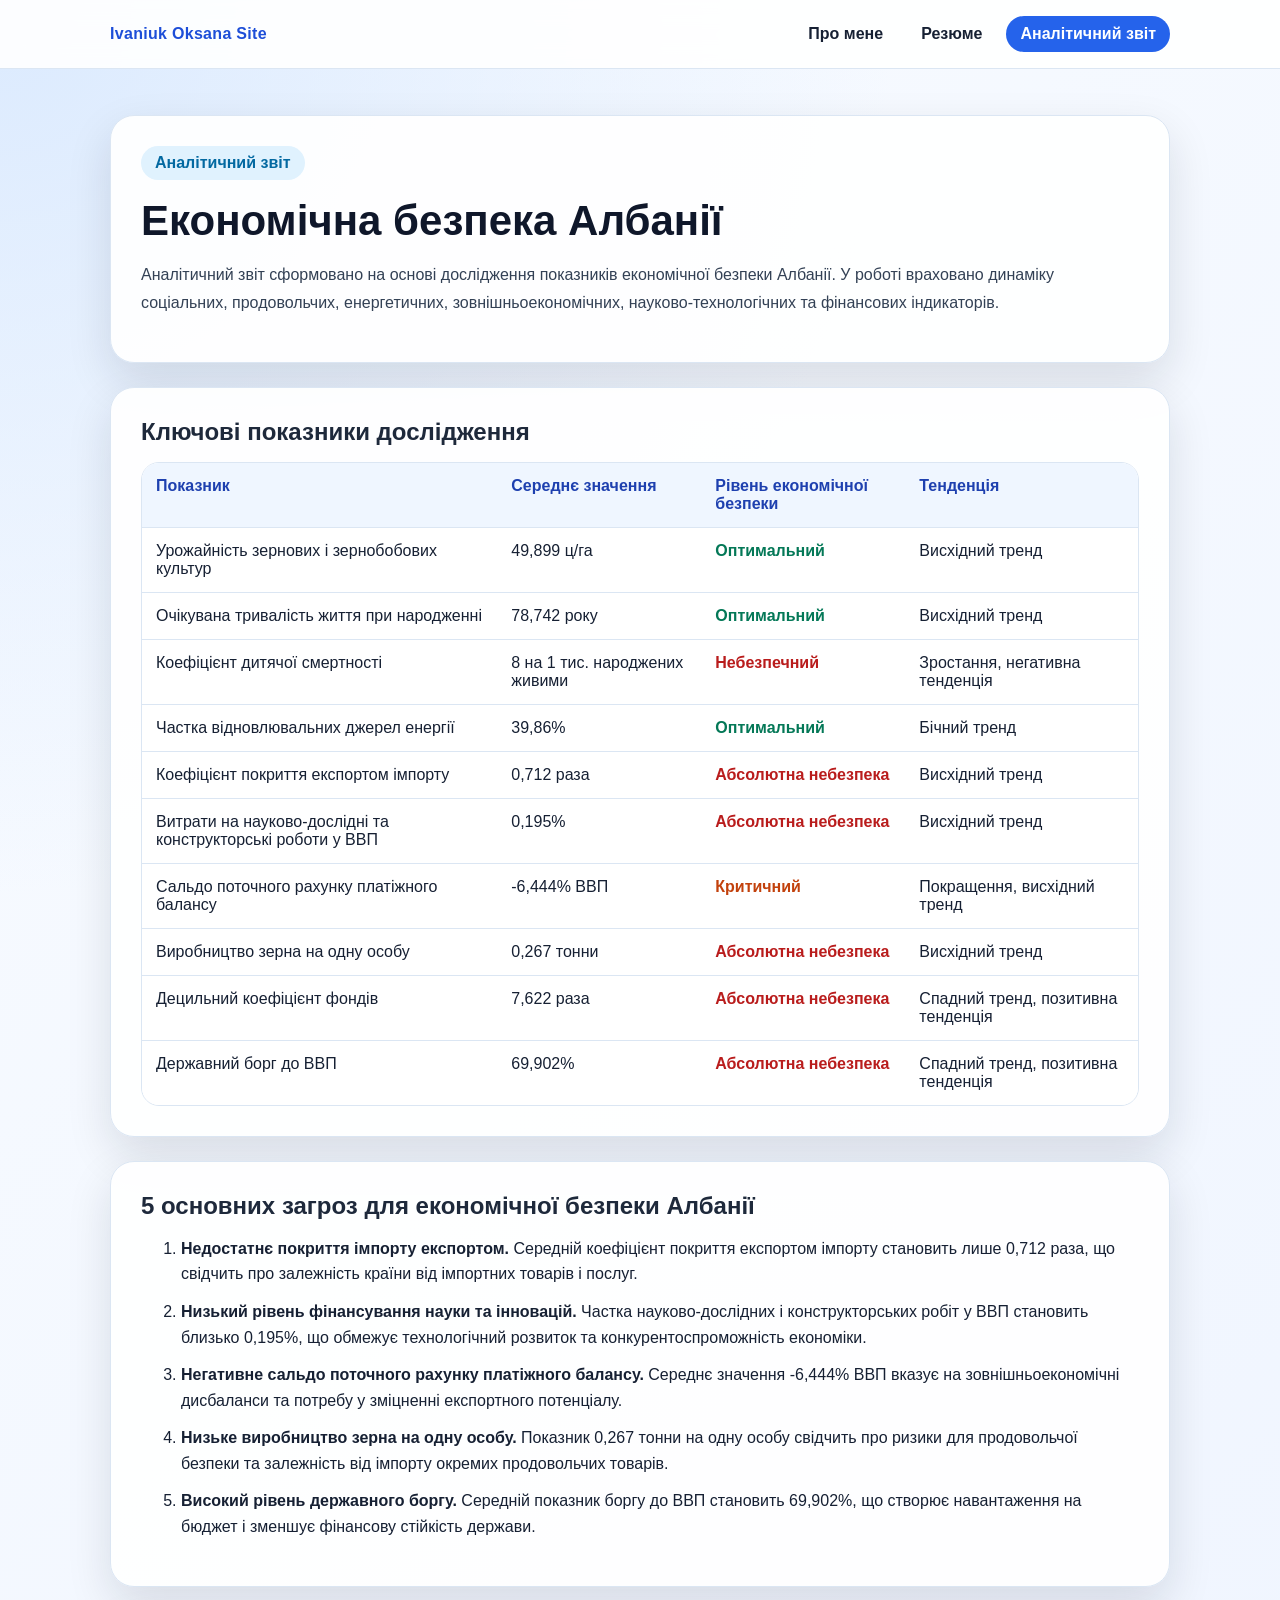
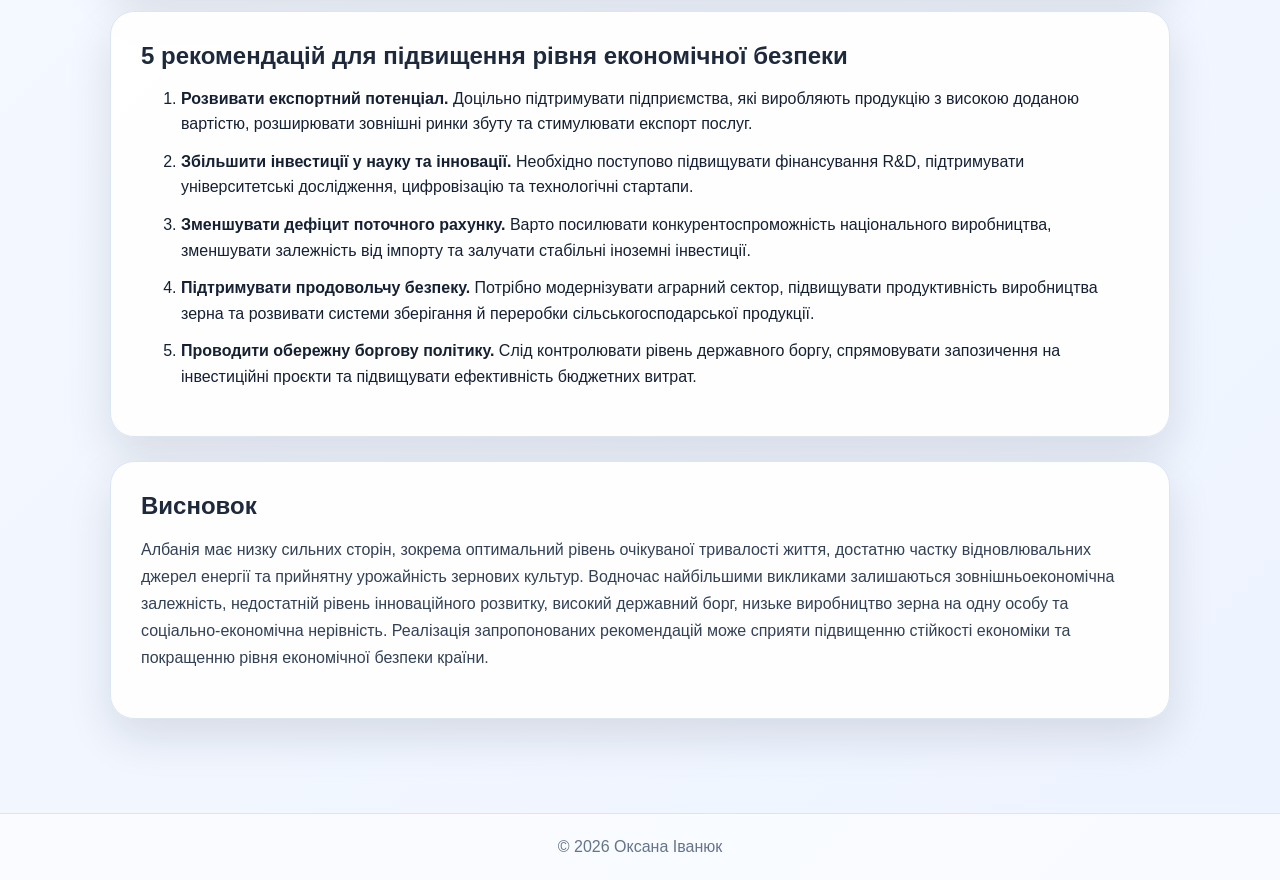
==== report.html @ 0f86aa04 "Add files via upload" ====
<!DOCTYPE html>
<html lang="uk">
<head>
    <meta charset="UTF-8">
    <meta name="viewport" content="width=device-width, initial-scale=1.0">
    <title>Оксана Іванюк — Аналітичний звіт</title>
    <link rel="stylesheet" href="style.css">
</head>
<body>
    <header>
        <div class="header-inner">
            <div class="logo">Ivaniuk Oksana Site</div>
            <nav>
                <a href="index.html">Про мене</a>
                <a href="resume.html">Резюме</a>
                <a class="active" href="report.html">Аналітичний звіт</a>
            </nav>
        </div>
    </header>

    <main>
        <section class="report-section">
            <span class="badge">Аналітичний звіт</span>
            <h1>Економічна безпека Албанії</h1>
            <p>
                Аналітичний звіт сформовано на основі дослідження показників економічної безпеки Албанії.
                У роботі враховано динаміку соціальних, продовольчих, енергетичних, зовнішньоекономічних,
                науково-технологічних та фінансових індикаторів.
            </p>
        </section>

        <section class="report-section">
            <h2>Ключові показники дослідження</h2>
            <div class="table-wrap">
                <table>
                    <thead>
                        <tr>
                            <th>Показник</th>
                            <th>Середнє значення</th>
                            <th>Рівень економічної безпеки</th>
                            <th>Тенденція</th>
                        </tr>
                    </thead>
                    <tbody>
                        <tr>
                            <td>Урожайність зернових і зернобобових культур</td>
                            <td>49,899 ц/га</td>
                            <td class="level-good">Оптимальний</td>
                            <td>Висхідний тренд</td>
                        </tr>
                        <tr>
                            <td>Очікувана тривалість життя при народженні</td>
                            <td>78,742 року</td>
                            <td class="level-good">Оптимальний</td>
                            <td>Висхідний тренд</td>
                        </tr>
                        <tr>
                            <td>Коефіцієнт дитячої смертності</td>
                            <td>8 на 1 тис. народжених живими</td>
                            <td class="level-danger">Небезпечний</td>
                            <td>Зростання, негативна тенденція</td>
                        </tr>
                        <tr>
                            <td>Частка відновлювальних джерел енергії</td>
                            <td>39,86%</td>
                            <td class="level-good">Оптимальний</td>
                            <td>Бічний тренд</td>
                        </tr>
                        <tr>
                            <td>Коефіцієнт покриття експортом імпорту</td>
                            <td>0,712 раза</td>
                            <td class="level-danger">Абсолютна небезпека</td>
                            <td>Висхідний тренд</td>
                        </tr>
                        <tr>
                            <td>Витрати на науково-дослідні та конструкторські роботи у ВВП</td>
                            <td>0,195%</td>
                            <td class="level-danger">Абсолютна небезпека</td>
                            <td>Висхідний тренд</td>
                        </tr>
                        <tr>
                            <td>Сальдо поточного рахунку платіжного балансу</td>
                            <td>-6,444% ВВП</td>
                            <td class="level-critical">Критичний</td>
                            <td>Покращення, висхідний тренд</td>
                        </tr>
                        <tr>
                            <td>Виробництво зерна на одну особу</td>
                            <td>0,267 тонни</td>
                            <td class="level-danger">Абсолютна небезпека</td>
                            <td>Висхідний тренд</td>
                        </tr>
                        <tr>
                            <td>Децильний коефіцієнт фондів</td>
                            <td>7,622 раза</td>
                            <td class="level-danger">Абсолютна небезпека</td>
                            <td>Спадний тренд, позитивна тенденція</td>
                        </tr>
                        <tr>
                            <td>Державний борг до ВВП</td>
                            <td>69,902%</td>
                            <td class="level-danger">Абсолютна небезпека</td>
                            <td>Спадний тренд, позитивна тенденція</td>
                        </tr>
                    </tbody>
                </table>
            </div>
        </section>

        <section class="report-section">
            <h2>5 основних загроз для економічної безпеки Албанії</h2>
            <ol class="threats">
                <li><strong>Недостатнє покриття імпорту експортом.</strong> Середній коефіцієнт покриття експортом імпорту становить лише 0,712 раза, що свідчить про залежність країни від імпортних товарів і послуг.</li>
                <li><strong>Низький рівень фінансування науки та інновацій.</strong> Частка науково-дослідних і конструкторських робіт у ВВП становить близько 0,195%, що обмежує технологічний розвиток та конкурентоспроможність економіки.</li>
                <li><strong>Негативне сальдо поточного рахунку платіжного балансу.</strong> Середнє значення -6,444% ВВП вказує на зовнішньоекономічні дисбаланси та потребу у зміцненні експортного потенціалу.</li>
                <li><strong>Низьке виробництво зерна на одну особу.</strong> Показник 0,267 тонни на одну особу свідчить про ризики для продовольчої безпеки та залежність від імпорту окремих продовольчих товарів.</li>
                <li><strong>Високий рівень державного боргу.</strong> Середній показник боргу до ВВП становить 69,902%, що створює навантаження на бюджет і зменшує фінансову стійкість держави.</li>
            </ol>
        </section>

        <section class="report-section">
            <h2>5 рекомендацій для підвищення рівня економічної безпеки</h2>
            <ol class="recommendations">
                <li><strong>Розвивати експортний потенціал.</strong> Доцільно підтримувати підприємства, які виробляють продукцію з високою доданою вартістю, розширювати зовнішні ринки збуту та стимулювати експорт послуг.</li>
                <li><strong>Збільшити інвестиції у науку та інновації.</strong> Необхідно поступово підвищувати фінансування R&amp;D, підтримувати університетські дослідження, цифровізацію та технологічні стартапи.</li>
                <li><strong>Зменшувати дефіцит поточного рахунку.</strong> Варто посилювати конкурентоспроможність національного виробництва, зменшувати залежність від імпорту та залучати стабільні іноземні інвестиції.</li>
                <li><strong>Підтримувати продовольчу безпеку.</strong> Потрібно модернізувати аграрний сектор, підвищувати продуктивність виробництва зерна та розвивати системи зберігання й переробки сільськогосподарської продукції.</li>
                <li><strong>Проводити обережну боргову політику.</strong> Слід контролювати рівень державного боргу, спрямовувати запозичення на інвестиційні проєкти та підвищувати ефективність бюджетних витрат.</li>
            </ol>
        </section>

        <section class="report-section">
            <h2>Висновок</h2>
            <p>
                Албанія має низку сильних сторін, зокрема оптимальний рівень очікуваної тривалості життя,
                достатню частку відновлювальних джерел енергії та прийнятну урожайність зернових культур.
                Водночас найбільшими викликами залишаються зовнішньоекономічна залежність, недостатній рівень
                інноваційного розвитку, високий державний борг, низьке виробництво зерна на одну особу та соціально-економічна нерівність.
                Реалізація запропонованих рекомендацій може сприяти підвищенню стійкості економіки та покращенню рівня економічної безпеки країни.
            </p>
        </section>
    </main>

    <footer>© 2026 Оксана Іванюк</footer>
</body>
</html>
---- style.css ----
:root {
    --bg: #eef4ff;
    --card: #ffffff;
    --text: #162033;
    --muted: #64748b;
    --primary: #2563eb;
    --primary-dark: #1d4ed8;
    --accent: #14b8a6;
    --border: #dbe6f3;
    --shadow: 0 18px 45px rgba(15, 23, 42, 0.12);
}

* {
    box-sizing: border-box;
}

body {
    margin: 0;
    font-family: "Segoe UI", Arial, sans-serif;
    background: radial-gradient(circle at top left, #dbeafe 0, transparent 32%),
                linear-gradient(135deg, #f8fbff 0%, var(--bg) 100%);
    color: var(--text);
    min-height: 100vh;
}

header {
    position: sticky;
    top: 0;
    z-index: 10;
    background: rgba(255, 255, 255, 0.9);
    backdrop-filter: blur(12px);
    border-bottom: 1px solid var(--border);
}

.header-inner {
    max-width: 1100px;
    margin: 0 auto;
    padding: 16px 20px;
    display: flex;
    justify-content: space-between;
    align-items: center;
    gap: 20px;
}

.logo {
    font-weight: 800;
    color: var(--primary-dark);
    letter-spacing: 0.3px;
}

nav {
    display: flex;
    gap: 10px;
    flex-wrap: wrap;
}

nav a {
    color: var(--text);
    text-decoration: none;
    font-weight: 600;
    padding: 9px 14px;
    border-radius: 999px;
    transition: 0.2s ease;
}

nav a:hover,
nav a.active {
    background: var(--primary);
    color: white;
}

main {
    max-width: 1100px;
    margin: 0 auto;
    padding: 46px 20px 70px;
}

.hero {
    display: grid;
    grid-template-columns: 1.2fr 0.8fr;
    gap: 28px;
    align-items: stretch;
}

.card,
.info-card,
.report-section {
    background: rgba(255, 255, 255, 0.94);
    border: 1px solid var(--border);
    border-radius: 24px;
    box-shadow: var(--shadow);
    padding: 30px;
}

.badge {
    display: inline-block;
    padding: 8px 14px;
    border-radius: 999px;
    background: #e0f2fe;
    color: #0369a1;
    font-weight: 700;
    margin-bottom: 18px;
}

h1 {
    margin: 0 0 18px;
    font-size: 42px;
    line-height: 1.08;
    color: #0f172a;
}

h2 {
    color: #1e293b;
    margin-top: 0;
    margin-bottom: 16px;
}

h3 {
    color: #1d4ed8;
    margin-bottom: 10px;
}

p {
    line-height: 1.7;
    color: #334155;
}

.info-list {
    list-style: none;
    padding: 0;
    margin: 0;
}

.info-list li {
    padding: 13px 0;
    border-bottom: 1px solid var(--border);
    color: #334155;
}

.info-list li:last-child {
    border-bottom: none;
}

.info-list strong {
    color: #0f172a;
}

.stat-grid {
    display: grid;
    grid-template-columns: repeat(3, 1fr);
    gap: 16px;
    margin-top: 24px;
}

.stat {
    background: linear-gradient(135deg, #eff6ff, #f0fdfa);
    border: 1px solid var(--border);
    border-radius: 18px;
    padding: 18px;
}

.stat span {
    display: block;
    color: var(--muted);
    font-size: 14px;
    margin-bottom: 8px;
}

.stat strong {
    font-size: 24px;
    color: var(--primary-dark);
}

.resume-frame {
    width: 100%;
    height: 820px;
    border: 1px solid var(--border);
    border-radius: 20px;
    box-shadow: var(--shadow);
    background: white;
}

.report-section {
    margin-bottom: 24px;
}

.table-wrap {
    overflow-x: auto;
    border-radius: 18px;
    border: 1px solid var(--border);
}

table {
    width: 100%;
    border-collapse: collapse;
    background: white;
}

th, td {
    padding: 14px;
    border-bottom: 1px solid var(--border);
    text-align: left;
    vertical-align: top;
}

th {
    background: #eff6ff;
    color: #1e40af;
}

tr:last-child td {
    border-bottom: none;
}

.level-danger {
    color: #b91c1c;
    font-weight: 700;
}

.level-critical {
    color: #c2410c;
    font-weight: 700;
}

.level-good {
    color: #047857;
    font-weight: 700;
}

.recommendations li,
.threats li {
    margin-bottom: 12px;
    line-height: 1.6;
}

footer {
    text-align: center;
    color: var(--muted);
    padding: 24px;
    border-top: 1px solid var(--border);
    background: rgba(255,255,255,0.6);
}

@media (max-width: 800px) {
    .header-inner,
    .hero {
        display: block;
    }

    nav {
        margin-top: 14px;
    }

    h1 {
        font-size: 32px;
    }

    .info-card {
        margin-top: 20px;
    }

    .stat-grid {
        grid-template-columns: 1fr;
    }

    .resume-frame {
        height: 650px;
    }
}
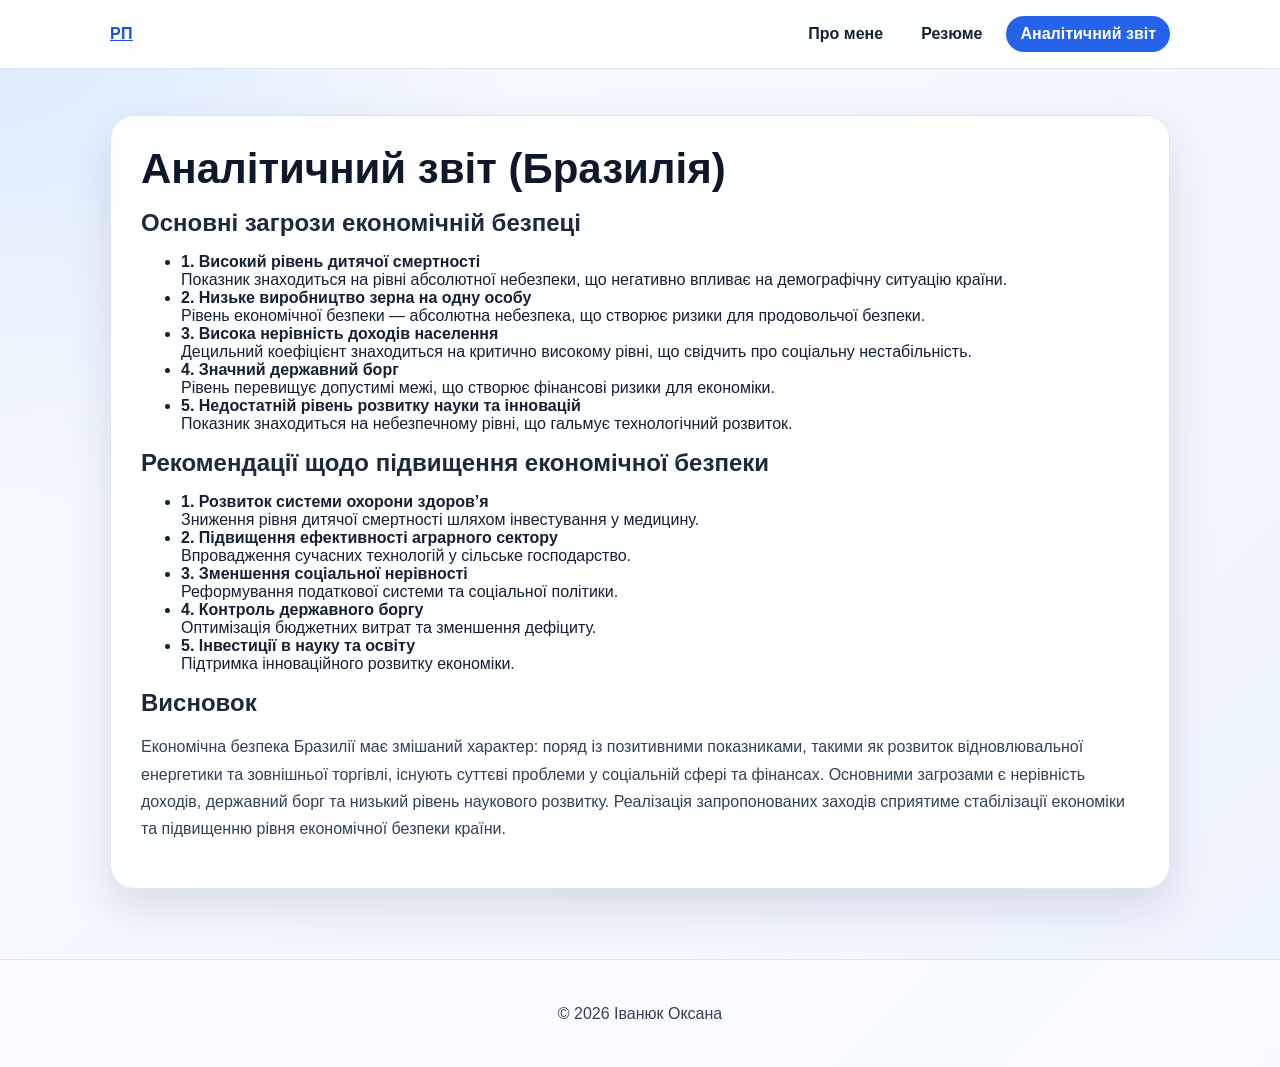
==== commit 17cc8970: "Update report.html" ====
--- a/report.html
+++ b/report.html
@@ -1,146 +1,87 @@
 <!DOCTYPE html>
 <html lang="uk">
 <head>
-    <meta charset="UTF-8">
-    <meta name="viewport" content="width=device-width, initial-scale=1.0">
-    <title>Оксана Іванюк — Аналітичний звіт</title>
-    <link rel="stylesheet" href="style.css">
+<meta charset="UTF-8">
+<meta name="viewport" content="width=device-width, initial-scale=1.0">
+<title>Аналітичний звіт</title>
+<link rel="stylesheet" href="style.css">
 </head>
+
 <body>
-    <header>
-        <div class="header-inner">
-            <div class="logo">Ivaniuk Oksana Site</div>
-            <nav>
-                <a href="index.html">Про мене</a>
-                <a href="resume.html">Резюме</a>
-                <a class="active" href="report.html">Аналітичний звіт</a>
-            </nav>
-        </div>
-    </header>
 
-    <main>
-        <section class="report-section">
-            <span class="badge">Аналітичний звіт</span>
-            <h1>Економічна безпека Албанії</h1>
-            <p>
-                Аналітичний звіт сформовано на основі дослідження показників економічної безпеки Албанії.
-                У роботі враховано динаміку соціальних, продовольчих, енергетичних, зовнішньоекономічних,
-                науково-технологічних та фінансових індикаторів.
-            </p>
-        </section>
+<header class="site-header">
+  <div class="container header-inner">
+    <a class="logo" href="index.html">РП</a>
+    <nav class="nav">
+      <a href="index.html">Про мене</a>
+      <a href="resume.html">Резюме</a>
+      <a class="active" href="report.html">Аналітичний звіт</a>
+    </nav>
+  </div>
+</header>
 
-        <section class="report-section">
-            <h2>Ключові показники дослідження</h2>
-            <div class="table-wrap">
-                <table>
-                    <thead>
-                        <tr>
-                            <th>Показник</th>
-                            <th>Середнє значення</th>
-                            <th>Рівень економічної безпеки</th>
-                            <th>Тенденція</th>
-                        </tr>
-                    </thead>
-                    <tbody>
-                        <tr>
-                            <td>Урожайність зернових і зернобобових культур</td>
-                            <td>49,899 ц/га</td>
-                            <td class="level-good">Оптимальний</td>
-                            <td>Висхідний тренд</td>
-                        </tr>
-                        <tr>
-                            <td>Очікувана тривалість життя при народженні</td>
-                            <td>78,742 року</td>
-                            <td class="level-good">Оптимальний</td>
-                            <td>Висхідний тренд</td>
-                        </tr>
-                        <tr>
-                            <td>Коефіцієнт дитячої смертності</td>
-                            <td>8 на 1 тис. народжених живими</td>
-                            <td class="level-danger">Небезпечний</td>
-                            <td>Зростання, негативна тенденція</td>
-                        </tr>
-                        <tr>
-                            <td>Частка відновлювальних джерел енергії</td>
-                            <td>39,86%</td>
-                            <td class="level-good">Оптимальний</td>
-                            <td>Бічний тренд</td>
-                        </tr>
-                        <tr>
-                            <td>Коефіцієнт покриття експортом імпорту</td>
-                            <td>0,712 раза</td>
-                            <td class="level-danger">Абсолютна небезпека</td>
-                            <td>Висхідний тренд</td>
-                        </tr>
-                        <tr>
-                            <td>Витрати на науково-дослідні та конструкторські роботи у ВВП</td>
-                            <td>0,195%</td>
-                            <td class="level-danger">Абсолютна небезпека</td>
-                            <td>Висхідний тренд</td>
-                        </tr>
-                        <tr>
-                            <td>Сальдо поточного рахунку платіжного балансу</td>
-                            <td>-6,444% ВВП</td>
-                            <td class="level-critical">Критичний</td>
-                            <td>Покращення, висхідний тренд</td>
-                        </tr>
-                        <tr>
-                            <td>Виробництво зерна на одну особу</td>
-                            <td>0,267 тонни</td>
-                            <td class="level-danger">Абсолютна небезпека</td>
-                            <td>Висхідний тренд</td>
-                        </tr>
-                        <tr>
-                            <td>Децильний коефіцієнт фондів</td>
-                            <td>7,622 раза</td>
-                            <td class="level-danger">Абсолютна небезпека</td>
-                            <td>Спадний тренд, позитивна тенденція</td>
-                        </tr>
-                        <tr>
-                            <td>Державний борг до ВВП</td>
-                            <td>69,902%</td>
-                            <td class="level-danger">Абсолютна небезпека</td>
-                            <td>Спадний тренд, позитивна тенденція</td>
-                        </tr>
-                    </tbody>
-                </table>
-            </div>
-        </section>
+<main class="container">
 
-        <section class="report-section">
-            <h2>5 основних загроз для економічної безпеки Албанії</h2>
-            <ol class="threats">
-                <li><strong>Недостатнє покриття імпорту експортом.</strong> Середній коефіцієнт покриття експортом імпорту становить лише 0,712 раза, що свідчить про залежність країни від імпортних товарів і послуг.</li>
-                <li><strong>Низький рівень фінансування науки та інновацій.</strong> Частка науково-дослідних і конструкторських робіт у ВВП становить близько 0,195%, що обмежує технологічний розвиток та конкурентоспроможність економіки.</li>
-                <li><strong>Негативне сальдо поточного рахунку платіжного балансу.</strong> Середнє значення -6,444% ВВП вказує на зовнішньоекономічні дисбаланси та потребу у зміцненні експортного потенціалу.</li>
-                <li><strong>Низьке виробництво зерна на одну особу.</strong> Показник 0,267 тонни на одну особу свідчить про ризики для продовольчої безпеки та залежність від імпорту окремих продовольчих товарів.</li>
-                <li><strong>Високий рівень державного боргу.</strong> Середній показник боргу до ВВП становить 69,902%, що створює навантаження на бюджет і зменшує фінансову стійкість держави.</li>
-            </ol>
-        </section>
+<section class="card page">
+<h1>Аналітичний звіт (Бразилія)</h1>
 
-        <section class="report-section">
-            <h2>5 рекомендацій для підвищення рівня економічної безпеки</h2>
-            <ol class="recommendations">
-                <li><strong>Розвивати експортний потенціал.</strong> Доцільно підтримувати підприємства, які виробляють продукцію з високою доданою вартістю, розширювати зовнішні ринки збуту та стимулювати експорт послуг.</li>
-                <li><strong>Збільшити інвестиції у науку та інновації.</strong> Необхідно поступово підвищувати фінансування R&amp;D, підтримувати університетські дослідження, цифровізацію та технологічні стартапи.</li>
-                <li><strong>Зменшувати дефіцит поточного рахунку.</strong> Варто посилювати конкурентоспроможність національного виробництва, зменшувати залежність від імпорту та залучати стабільні іноземні інвестиції.</li>
-                <li><strong>Підтримувати продовольчу безпеку.</strong> Потрібно модернізувати аграрний сектор, підвищувати продуктивність виробництва зерна та розвивати системи зберігання й переробки сільськогосподарської продукції.</li>
-                <li><strong>Проводити обережну боргову політику.</strong> Слід контролювати рівень державного боргу, спрямовувати запозичення на інвестиційні проєкти та підвищувати ефективність бюджетних витрат.</li>
-            </ol>
-        </section>
+<h2>Основні загрози економічній безпеці</h2>
+<ul>
 
-        <section class="report-section">
-            <h2>Висновок</h2>
-            <p>
-                Албанія має низку сильних сторін, зокрема оптимальний рівень очікуваної тривалості життя,
-                достатню частку відновлювальних джерел енергії та прийнятну урожайність зернових культур.
-                Водночас найбільшими викликами залишаються зовнішньоекономічна залежність, недостатній рівень
-                інноваційного розвитку, високий державний борг, низьке виробництво зерна на одну особу та соціально-економічна нерівність.
-                Реалізація запропонованих рекомендацій може сприяти підвищенню стійкості економіки та покращенню рівня економічної безпеки країни.
-            </p>
-        </section>
-    </main>
+<li><b>1. Високий рівень дитячої смертності</b><br>
+Показник знаходиться на рівні абсолютної небезпеки, що негативно впливає на демографічну ситуацію країни.</li>
 
-    <footer>© 2026 Оксана Іванюк</footer>
+<li><b>2. Низьке виробництво зерна на одну особу</b><br>
+Рівень економічної безпеки — абсолютна небезпека, що створює ризики для продовольчої безпеки.</li>
+
+<li><b>3. Висока нерівність доходів населення</b><br>
+Децильний коефіцієнт знаходиться на критично високому рівні, що свідчить про соціальну нестабільність.</li>
+
+<li><b>4. Значний державний борг</b><br>
+Рівень перевищує допустимі межі, що створює фінансові ризики для економіки.</li>
+
+<li><b>5. Недостатній рівень розвитку науки та інновацій</b><br>
+Показник знаходиться на небезпечному рівні, що гальмує технологічний розвиток.</li>
+
+</ul>
+
+<h2>Рекомендації щодо підвищення економічної безпеки</h2>
+<ul>
+
+<li><b>1. Розвиток системи охорони здоров’я</b><br>
+Зниження рівня дитячої смертності шляхом інвестування у медицину.</li>
+
+<li><b>2. Підвищення ефективності аграрного сектору</b><br>
+Впровадження сучасних технологій у сільське господарство.</li>
+
+<li><b>3. Зменшення соціальної нерівності</b><br>
+Реформування податкової системи та соціальної політики.</li>
+
+<li><b>4. Контроль державного боргу</b><br>
+Оптимізація бюджетних витрат та зменшення дефіциту.</li>
+
+<li><b>5. Інвестиції в науку та освіту</b><br>
+Підтримка інноваційного розвитку економіки.</li>
+
+</ul>
+
+<h2>Висновок</h2>
+<p>
+Економічна безпека Бразилії має змішаний характер: поряд із позитивними показниками, такими як розвиток
+відновлювальної енергетики та зовнішньої торгівлі, існують суттєві проблеми у соціальній сфері та фінансах.
+Основними загрозами є нерівність доходів, державний борг та низький рівень наукового розвитку.
+Реалізація запропонованих заходів сприятиме стабілізації економіки та підвищенню рівня економічної безпеки країни.
+</p>
+
+</section>
+
+</main>
+
+<footer class="site-footer">
+  <div class="container">
+    <p>© 2026 Іванюк Оксана</p>
+  </div>
+</footer>
+
 </body>
 </html>
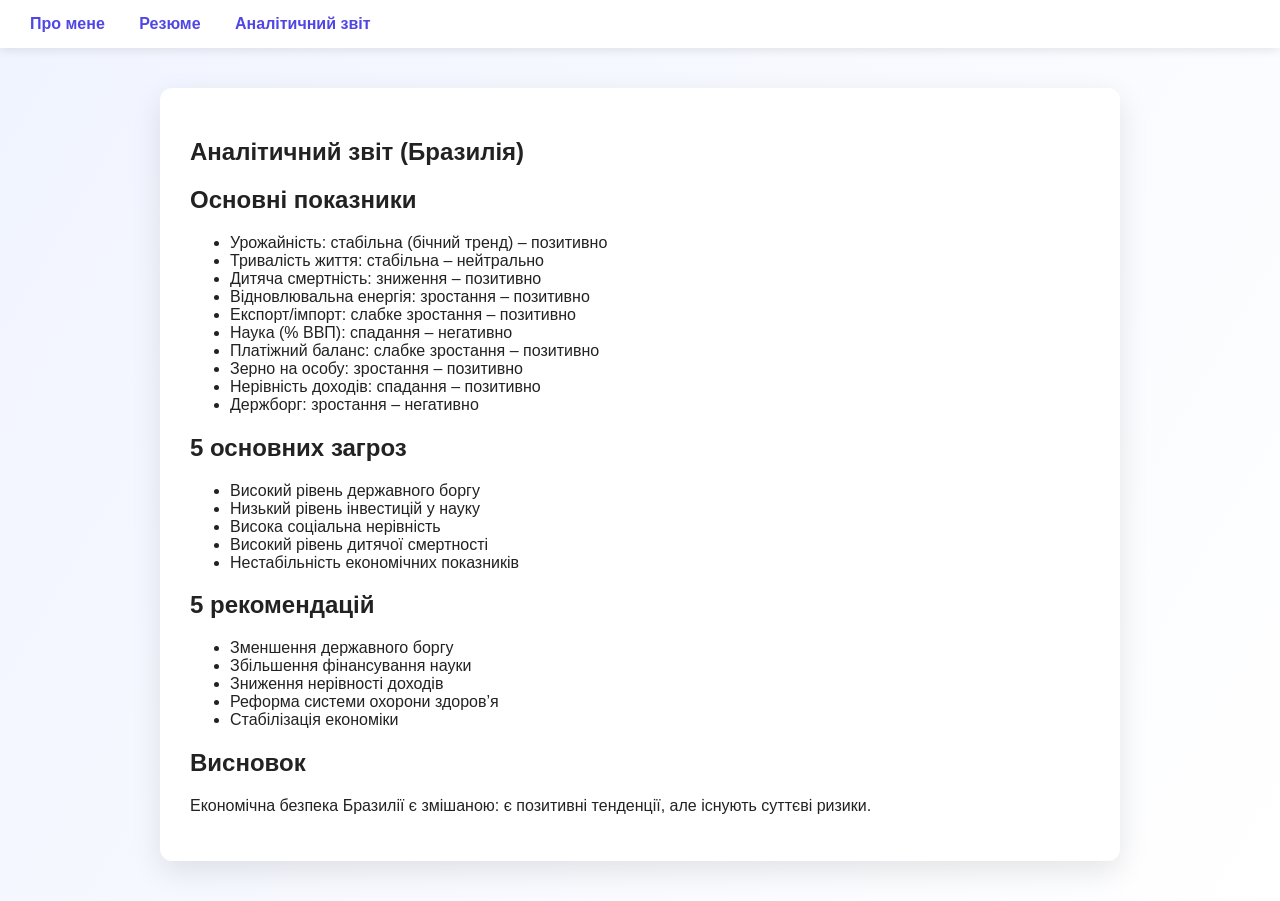
==== commit f58ecb8a: "Add files via upload" ====
--- a/report.html
+++ b/report.html
@@ -6,82 +6,55 @@
 <title>Аналітичний звіт</title>
 <link rel="stylesheet" href="style.css">
 </head>
-
 <body>
 
-<header class="site-header">
-  <div class="container header-inner">
-    <a class="logo" href="index.html">РП</a>
-    <nav class="nav">
-      <a href="index.html">Про мене</a>
-      <a href="resume.html">Резюме</a>
-      <a class="active" href="report.html">Аналітичний звіт</a>
-    </nav>
-  </div>
+<header class="header">
+<nav>
+<a href="index.html">Про мене</a>
+<a href="resume.html">Резюме</a>
+<a href="report.html">Аналітичний звіт</a>
+</nav>
 </header>
 
-<main class="container">
-
-<section class="card page">
+<section class="container fade-in">
 <h1>Аналітичний звіт (Бразилія)</h1>
 
-<h2>Основні загрози економічній безпеці</h2>
+<h2>Основні показники</h2>
 <ul>
-
-<li><b>1. Високий рівень дитячої смертності</b><br>
-Показник знаходиться на рівні абсолютної небезпеки, що негативно впливає на демографічну ситуацію країни.</li>
-
-<li><b>2. Низьке виробництво зерна на одну особу</b><br>
-Рівень економічної безпеки — абсолютна небезпека, що створює ризики для продовольчої безпеки.</li>
-
-<li><b>3. Висока нерівність доходів населення</b><br>
-Децильний коефіцієнт знаходиться на критично високому рівні, що свідчить про соціальну нестабільність.</li>
-
-<li><b>4. Значний державний борг</b><br>
-Рівень перевищує допустимі межі, що створює фінансові ризики для економіки.</li>
-
-<li><b>5. Недостатній рівень розвитку науки та інновацій</b><br>
-Показник знаходиться на небезпечному рівні, що гальмує технологічний розвиток.</li>
-
+<li>Урожайність: стабільна (бічний тренд) – позитивно</li>
+<li>Тривалість життя: стабільна – нейтрально</li>
+<li>Дитяча смертність: зниження – позитивно</li>
+<li>Відновлювальна енергія: зростання – позитивно</li>
+<li>Експорт/імпорт: слабке зростання – позитивно</li>
+<li>Наука (% ВВП): спадання – негативно</li>
+<li>Платіжний баланс: слабке зростання – позитивно</li>
+<li>Зерно на особу: зростання – позитивно</li>
+<li>Нерівність доходів: спадання – позитивно</li>
+<li>Держборг: зростання – негативно</li>
 </ul>
 
-<h2>Рекомендації щодо підвищення економічної безпеки</h2>
+<h2>5 основних загроз</h2>
 <ul>
+<li>Високий рівень державного боргу</li>
+<li>Низький рівень інвестицій у науку</li>
+<li>Висока соціальна нерівність</li>
+<li>Високий рівень дитячої смертності</li>
+<li>Нестабільність економічних показників</li>
+</ul>
 
-<li><b>1. Розвиток системи охорони здоров’я</b><br>
-Зниження рівня дитячої смертності шляхом інвестування у медицину.</li>
-
-<li><b>2. Підвищення ефективності аграрного сектору</b><br>
-Впровадження сучасних технологій у сільське господарство.</li>
-
-<li><b>3. Зменшення соціальної нерівності</b><br>
-Реформування податкової системи та соціальної політики.</li>
-
-<li><b>4. Контроль державного боргу</b><br>
-Оптимізація бюджетних витрат та зменшення дефіциту.</li>
-
-<li><b>5. Інвестиції в науку та освіту</b><br>
-Підтримка інноваційного розвитку економіки.</li>
-
+<h2>5 рекомендацій</h2>
+<ul>
+<li>Зменшення державного боргу</li>
+<li>Збільшення фінансування науки</li>
+<li>Зниження нерівності доходів</li>
+<li>Реформа системи охорони здоров’я</li>
+<li>Стабілізація економіки</li>
 </ul>
 
 <h2>Висновок</h2>
-<p>
-Економічна безпека Бразилії має змішаний характер: поряд із позитивними показниками, такими як розвиток
-відновлювальної енергетики та зовнішньої торгівлі, існують суттєві проблеми у соціальній сфері та фінансах.
-Основними загрозами є нерівність доходів, державний борг та низький рівень наукового розвитку.
-Реалізація запропонованих заходів сприятиме стабілізації економіки та підвищенню рівня економічної безпеки країни.
-</p>
+<p>Економічна безпека Бразилії є змішаною: є позитивні тенденції, але існують суттєві ризики.</p>
 
 </section>
 
-</main>
-
-<footer class="site-footer">
-  <div class="container">
-    <p>© 2026 Іванюк Оксана</p>
-  </div>
-</footer>
-
 </body>
 </html>
--- a/style.css
+++ b/style.css
@@ -1,269 +1,37 @@
-:root {
-    --bg: #eef4ff;
-    --card: #ffffff;
-    --text: #162033;
-    --muted: #64748b;
-    --primary: #2563eb;
-    --primary-dark: #1d4ed8;
-    --accent: #14b8a6;
-    --border: #dbe6f3;
-    --shadow: 0 18px 45px rgba(15, 23, 42, 0.12);
+body {
+margin:0;
+font-family:Arial;
+background: linear-gradient(120deg,#f0f4ff,#ffffff);
+color:#222;
 }
 
-* {
-    box-sizing: border-box;
-}
-
-body {
-    margin: 0;
-    font-family: "Segoe UI", Arial, sans-serif;
-    background: radial-gradient(circle at top left, #dbeafe 0, transparent 32%),
-                linear-gradient(135deg, #f8fbff 0%, var(--bg) 100%);
-    color: var(--text);
-    min-height: 100vh;
-}
-
-header {
-    position: sticky;
-    top: 0;
-    z-index: 10;
-    background: rgba(255, 255, 255, 0.9);
-    backdrop-filter: blur(12px);
-    border-bottom: 1px solid var(--border);
-}
-
-.header-inner {
-    max-width: 1100px;
-    margin: 0 auto;
-    padding: 16px 20px;
-    display: flex;
-    justify-content: space-between;
-    align-items: center;
-    gap: 20px;
-}
-
-.logo {
-    font-weight: 800;
-    color: var(--primary-dark);
-    letter-spacing: 0.3px;
-}
-
-nav {
-    display: flex;
-    gap: 10px;
-    flex-wrap: wrap;
+.header {
+background:white;
+padding:15px;
+box-shadow:0 2px 10px rgba(0,0,0,0.1);
 }
 
 nav a {
-    color: var(--text);
-    text-decoration: none;
-    font-weight: 600;
-    padding: 9px 14px;
-    border-radius: 999px;
-    transition: 0.2s ease;
+margin:0 15px;
+text-decoration:none;
+color:#4f46e5;
+font-weight:bold;
 }
 
-nav a:hover,
-nav a.active {
-    background: var(--primary);
-    color: white;
+.container {
+max-width:900px;
+margin:40px auto;
+background:white;
+padding:30px;
+border-radius:12px;
+box-shadow:0 10px 30px rgba(0,0,0,0.1);
 }
 
-main {
-    max-width: 1100px;
-    margin: 0 auto;
-    padding: 46px 20px 70px;
+.fade-in {
+animation: fade 1s ease-in;
 }
 
-.hero {
-    display: grid;
-    grid-template-columns: 1.2fr 0.8fr;
-    gap: 28px;
-    align-items: stretch;
+@keyframes fade {
+from {opacity:0; transform:translateY(20px);}
+to {opacity:1; transform:translateY(0);}
 }
-
-.card,
-.info-card,
-.report-section {
-    background: rgba(255, 255, 255, 0.94);
-    border: 1px solid var(--border);
-    border-radius: 24px;
-    box-shadow: var(--shadow);
-    padding: 30px;
-}
-
-.badge {
-    display: inline-block;
-    padding: 8px 14px;
-    border-radius: 999px;
-    background: #e0f2fe;
-    color: #0369a1;
-    font-weight: 700;
-    margin-bottom: 18px;
-}
-
-h1 {
-    margin: 0 0 18px;
-    font-size: 42px;
-    line-height: 1.08;
-    color: #0f172a;
-}
-
-h2 {
-    color: #1e293b;
-    margin-top: 0;
-    margin-bottom: 16px;
-}
-
-h3 {
-    color: #1d4ed8;
-    margin-bottom: 10px;
-}
-
-p {
-    line-height: 1.7;
-    color: #334155;
-}
-
-.info-list {
-    list-style: none;
-    padding: 0;
-    margin: 0;
-}
-
-.info-list li {
-    padding: 13px 0;
-    border-bottom: 1px solid var(--border);
-    color: #334155;
-}
-
-.info-list li:last-child {
-    border-bottom: none;
-}
-
-.info-list strong {
-    color: #0f172a;
-}
-
-.stat-grid {
-    display: grid;
-    grid-template-columns: repeat(3, 1fr);
-    gap: 16px;
-    margin-top: 24px;
-}
-
-.stat {
-    background: linear-gradient(135deg, #eff6ff, #f0fdfa);
-    border: 1px solid var(--border);
-    border-radius: 18px;
-    padding: 18px;
-}
-
-.stat span {
-    display: block;
-    color: var(--muted);
-    font-size: 14px;
-    margin-bottom: 8px;
-}
-
-.stat strong {
-    font-size: 24px;
-    color: var(--primary-dark);
-}
-
-.resume-frame {
-    width: 100%;
-    height: 820px;
-    border: 1px solid var(--border);
-    border-radius: 20px;
-    box-shadow: var(--shadow);
-    background: white;
-}
-
-.report-section {
-    margin-bottom: 24px;
-}
-
-.table-wrap {
-    overflow-x: auto;
-    border-radius: 18px;
-    border: 1px solid var(--border);
-}
-
-table {
-    width: 100%;
-    border-collapse: collapse;
-    background: white;
-}
-
-th, td {
-    padding: 14px;
-    border-bottom: 1px solid var(--border);
-    text-align: left;
-    vertical-align: top;
-}
-
-th {
-    background: #eff6ff;
-    color: #1e40af;
-}
-
-tr:last-child td {
-    border-bottom: none;
-}
-
-.level-danger {
-    color: #b91c1c;
-    font-weight: 700;
-}
-
-.level-critical {
-    color: #c2410c;
-    font-weight: 700;
-}
-
-.level-good {
-    color: #047857;
-    font-weight: 700;
-}
-
-.recommendations li,
-.threats li {
-    margin-bottom: 12px;
-    line-height: 1.6;
-}
-
-footer {
-    text-align: center;
-    color: var(--muted);
-    padding: 24px;
-    border-top: 1px solid var(--border);
-    background: rgba(255,255,255,0.6);
-}
-
-@media (max-width: 800px) {
-    .header-inner,
-    .hero {
-        display: block;
-    }
-
-    nav {
-        margin-top: 14px;
-    }
-
-    h1 {
-        font-size: 32px;
-    }
-
-    .info-card {
-        margin-top: 20px;
-    }
-
-    .stat-grid {
-        grid-template-columns: 1fr;
-    }
-
-    .resume-frame {
-        height: 650px;
-    }
-}
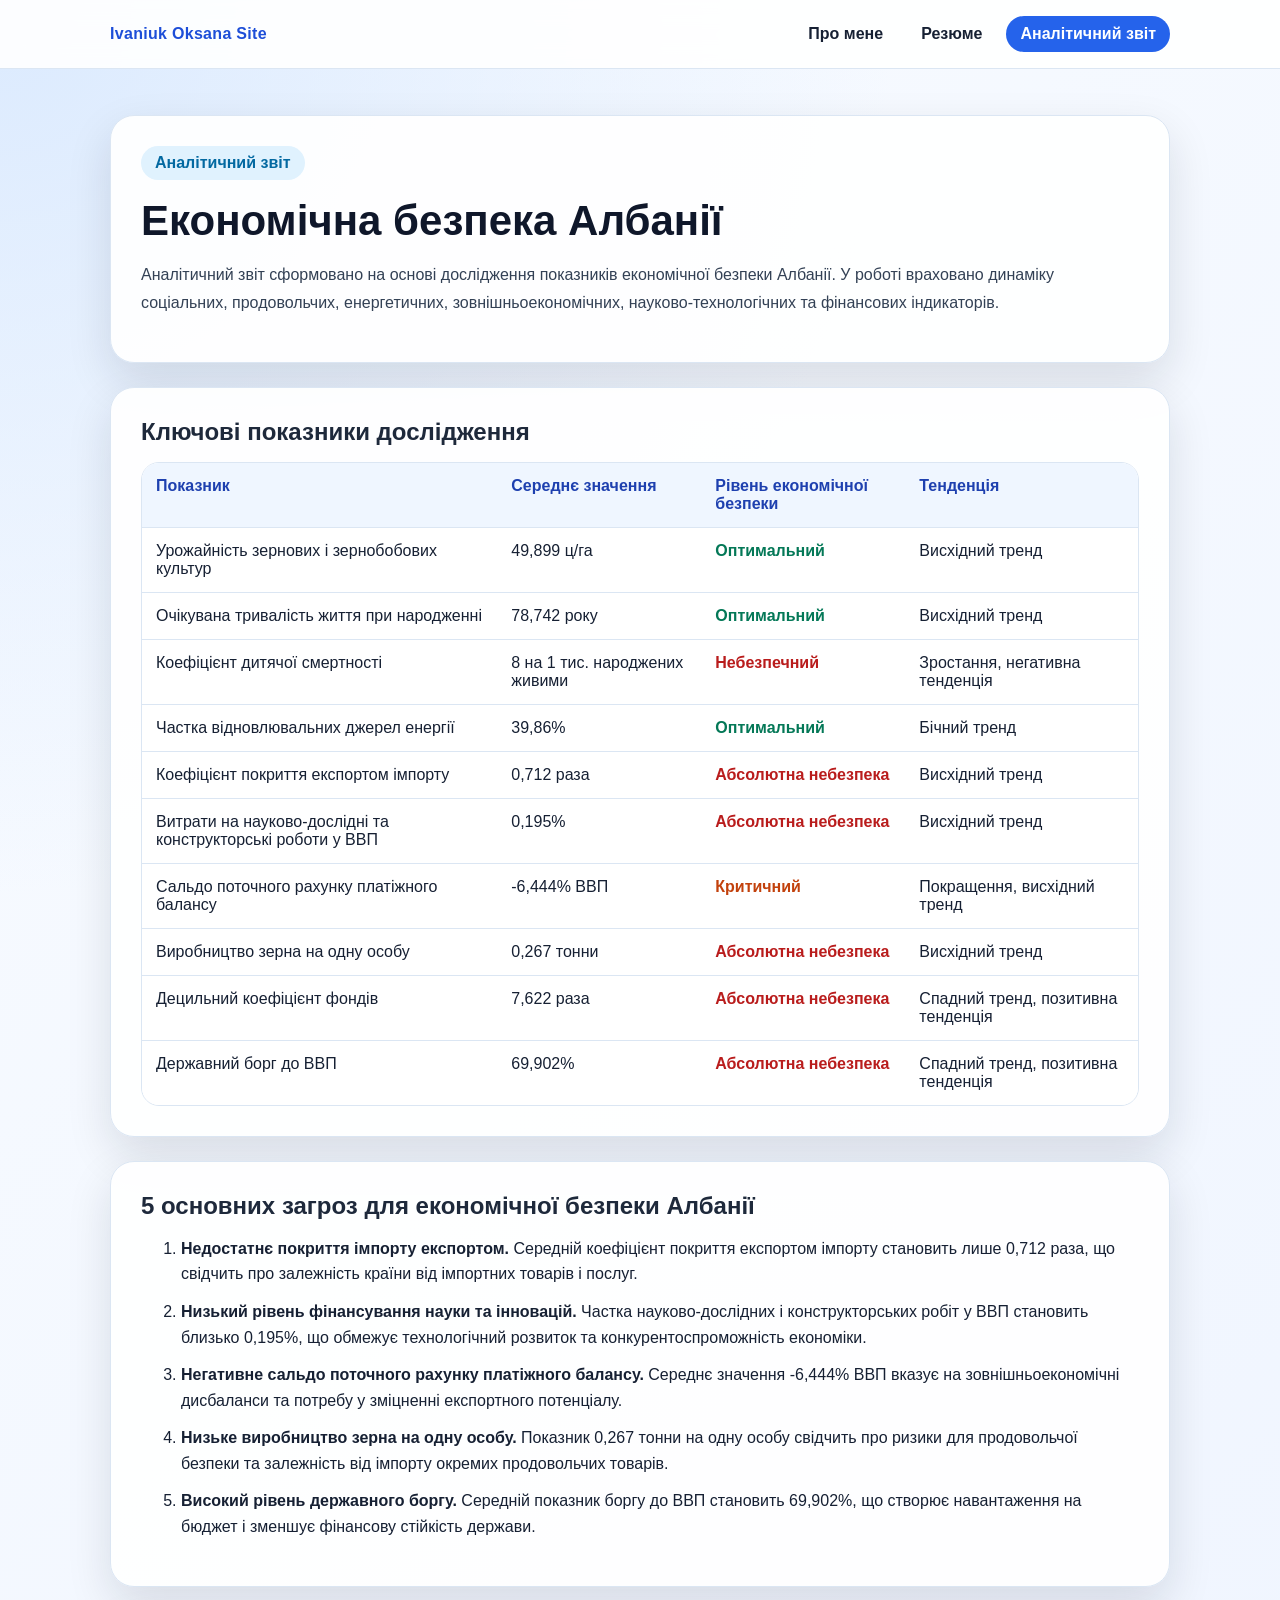
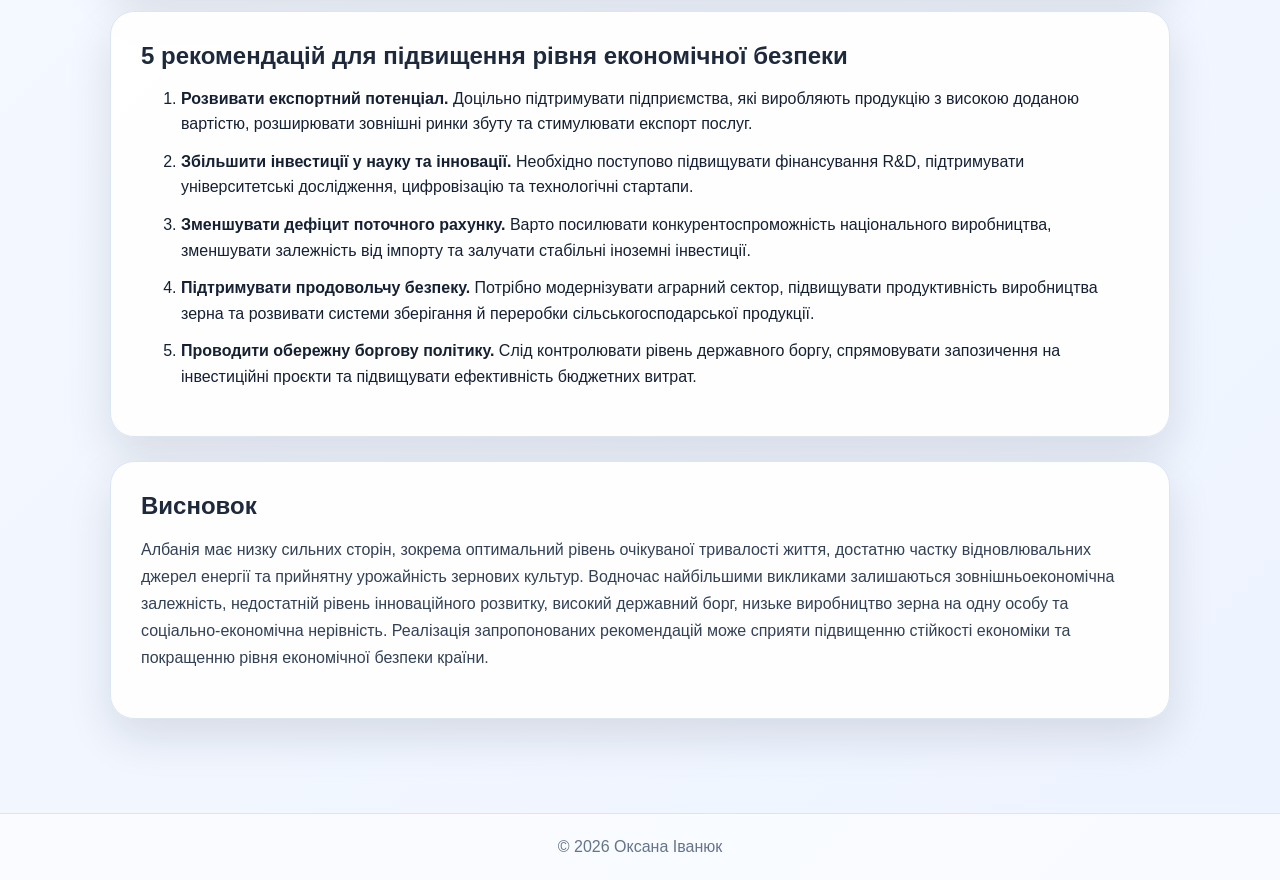
==== commit 4e4d6859: "Add files via upload" ====
--- a/report.html
+++ b/report.html
@@ -1,60 +1,146 @@
 <!DOCTYPE html>
 <html lang="uk">
 <head>
-<meta charset="UTF-8">
-<meta name="viewport" content="width=device-width, initial-scale=1.0">
-<title>Аналітичний звіт</title>
-<link rel="stylesheet" href="style.css">
+    <meta charset="UTF-8">
+    <meta name="viewport" content="width=device-width, initial-scale=1.0">
+    <title>Оксана Іванюк — Аналітичний звіт</title>
+    <link rel="stylesheet" href="style.css">
 </head>
 <body>
+    <header>
+        <div class="header-inner">
+            <div class="logo">Ivaniuk Oksana Site</div>
+            <nav>
+                <a href="index.html">Про мене</a>
+                <a href="resume.html">Резюме</a>
+                <a class="active" href="report.html">Аналітичний звіт</a>
+            </nav>
+        </div>
+    </header>
 
-<header class="header">
-<nav>
-<a href="index.html">Про мене</a>
-<a href="resume.html">Резюме</a>
-<a href="report.html">Аналітичний звіт</a>
-</nav>
-</header>
+    <main>
+        <section class="report-section">
+            <span class="badge">Аналітичний звіт</span>
+            <h1>Економічна безпека Албанії</h1>
+            <p>
+                Аналітичний звіт сформовано на основі дослідження показників економічної безпеки Албанії.
+                У роботі враховано динаміку соціальних, продовольчих, енергетичних, зовнішньоекономічних,
+                науково-технологічних та фінансових індикаторів.
+            </p>
+        </section>
 
-<section class="container fade-in">
-<h1>Аналітичний звіт (Бразилія)</h1>
+        <section class="report-section">
+            <h2>Ключові показники дослідження</h2>
+            <div class="table-wrap">
+                <table>
+                    <thead>
+                        <tr>
+                            <th>Показник</th>
+                            <th>Середнє значення</th>
+                            <th>Рівень економічної безпеки</th>
+                            <th>Тенденція</th>
+                        </tr>
+                    </thead>
+                    <tbody>
+                        <tr>
+                            <td>Урожайність зернових і зернобобових культур</td>
+                            <td>49,899 ц/га</td>
+                            <td class="level-good">Оптимальний</td>
+                            <td>Висхідний тренд</td>
+                        </tr>
+                        <tr>
+                            <td>Очікувана тривалість життя при народженні</td>
+                            <td>78,742 року</td>
+                            <td class="level-good">Оптимальний</td>
+                            <td>Висхідний тренд</td>
+                        </tr>
+                        <tr>
+                            <td>Коефіцієнт дитячої смертності</td>
+                            <td>8 на 1 тис. народжених живими</td>
+                            <td class="level-danger">Небезпечний</td>
+                            <td>Зростання, негативна тенденція</td>
+                        </tr>
+                        <tr>
+                            <td>Частка відновлювальних джерел енергії</td>
+                            <td>39,86%</td>
+                            <td class="level-good">Оптимальний</td>
+                            <td>Бічний тренд</td>
+                        </tr>
+                        <tr>
+                            <td>Коефіцієнт покриття експортом імпорту</td>
+                            <td>0,712 раза</td>
+                            <td class="level-danger">Абсолютна небезпека</td>
+                            <td>Висхідний тренд</td>
+                        </tr>
+                        <tr>
+                            <td>Витрати на науково-дослідні та конструкторські роботи у ВВП</td>
+                            <td>0,195%</td>
+                            <td class="level-danger">Абсолютна небезпека</td>
+                            <td>Висхідний тренд</td>
+                        </tr>
+                        <tr>
+                            <td>Сальдо поточного рахунку платіжного балансу</td>
+                            <td>-6,444% ВВП</td>
+                            <td class="level-critical">Критичний</td>
+                            <td>Покращення, висхідний тренд</td>
+                        </tr>
+                        <tr>
+                            <td>Виробництво зерна на одну особу</td>
+                            <td>0,267 тонни</td>
+                            <td class="level-danger">Абсолютна небезпека</td>
+                            <td>Висхідний тренд</td>
+                        </tr>
+                        <tr>
+                            <td>Децильний коефіцієнт фондів</td>
+                            <td>7,622 раза</td>
+                            <td class="level-danger">Абсолютна небезпека</td>
+                            <td>Спадний тренд, позитивна тенденція</td>
+                        </tr>
+                        <tr>
+                            <td>Державний борг до ВВП</td>
+                            <td>69,902%</td>
+                            <td class="level-danger">Абсолютна небезпека</td>
+                            <td>Спадний тренд, позитивна тенденція</td>
+                        </tr>
+                    </tbody>
+                </table>
+            </div>
+        </section>
 
-<h2>Основні показники</h2>
-<ul>
-<li>Урожайність: стабільна (бічний тренд) – позитивно</li>
-<li>Тривалість життя: стабільна – нейтрально</li>
-<li>Дитяча смертність: зниження – позитивно</li>
-<li>Відновлювальна енергія: зростання – позитивно</li>
-<li>Експорт/імпорт: слабке зростання – позитивно</li>
-<li>Наука (% ВВП): спадання – негативно</li>
-<li>Платіжний баланс: слабке зростання – позитивно</li>
-<li>Зерно на особу: зростання – позитивно</li>
-<li>Нерівність доходів: спадання – позитивно</li>
-<li>Держборг: зростання – негативно</li>
-</ul>
+        <section class="report-section">
+            <h2>5 основних загроз для економічної безпеки Албанії</h2>
+            <ol class="threats">
+                <li><strong>Недостатнє покриття імпорту експортом.</strong> Середній коефіцієнт покриття експортом імпорту становить лише 0,712 раза, що свідчить про залежність країни від імпортних товарів і послуг.</li>
+                <li><strong>Низький рівень фінансування науки та інновацій.</strong> Частка науково-дослідних і конструкторських робіт у ВВП становить близько 0,195%, що обмежує технологічний розвиток та конкурентоспроможність економіки.</li>
+                <li><strong>Негативне сальдо поточного рахунку платіжного балансу.</strong> Середнє значення -6,444% ВВП вказує на зовнішньоекономічні дисбаланси та потребу у зміцненні експортного потенціалу.</li>
+                <li><strong>Низьке виробництво зерна на одну особу.</strong> Показник 0,267 тонни на одну особу свідчить про ризики для продовольчої безпеки та залежність від імпорту окремих продовольчих товарів.</li>
+                <li><strong>Високий рівень державного боргу.</strong> Середній показник боргу до ВВП становить 69,902%, що створює навантаження на бюджет і зменшує фінансову стійкість держави.</li>
+            </ol>
+        </section>
 
-<h2>5 основних загроз</h2>
-<ul>
-<li>Високий рівень державного боргу</li>
-<li>Низький рівень інвестицій у науку</li>
-<li>Висока соціальна нерівність</li>
-<li>Високий рівень дитячої смертності</li>
-<li>Нестабільність економічних показників</li>
-</ul>
+        <section class="report-section">
+            <h2>5 рекомендацій для підвищення рівня економічної безпеки</h2>
+            <ol class="recommendations">
+                <li><strong>Розвивати експортний потенціал.</strong> Доцільно підтримувати підприємства, які виробляють продукцію з високою доданою вартістю, розширювати зовнішні ринки збуту та стимулювати експорт послуг.</li>
+                <li><strong>Збільшити інвестиції у науку та інновації.</strong> Необхідно поступово підвищувати фінансування R&amp;D, підтримувати університетські дослідження, цифровізацію та технологічні стартапи.</li>
+                <li><strong>Зменшувати дефіцит поточного рахунку.</strong> Варто посилювати конкурентоспроможність національного виробництва, зменшувати залежність від імпорту та залучати стабільні іноземні інвестиції.</li>
+                <li><strong>Підтримувати продовольчу безпеку.</strong> Потрібно модернізувати аграрний сектор, підвищувати продуктивність виробництва зерна та розвивати системи зберігання й переробки сільськогосподарської продукції.</li>
+                <li><strong>Проводити обережну боргову політику.</strong> Слід контролювати рівень державного боргу, спрямовувати запозичення на інвестиційні проєкти та підвищувати ефективність бюджетних витрат.</li>
+            </ol>
+        </section>
 
-<h2>5 рекомендацій</h2>
-<ul>
-<li>Зменшення державного боргу</li>
-<li>Збільшення фінансування науки</li>
-<li>Зниження нерівності доходів</li>
-<li>Реформа системи охорони здоров’я</li>
-<li>Стабілізація економіки</li>
-</ul>
+        <section class="report-section">
+            <h2>Висновок</h2>
+            <p>
+                Албанія має низку сильних сторін, зокрема оптимальний рівень очікуваної тривалості життя,
+                достатню частку відновлювальних джерел енергії та прийнятну урожайність зернових культур.
+                Водночас найбільшими викликами залишаються зовнішньоекономічна залежність, недостатній рівень
+                інноваційного розвитку, високий державний борг, низьке виробництво зерна на одну особу та соціально-економічна нерівність.
+                Реалізація запропонованих рекомендацій може сприяти підвищенню стійкості економіки та покращенню рівня економічної безпеки країни.
+            </p>
+        </section>
+    </main>
 
-<h2>Висновок</h2>
-<p>Економічна безпека Бразилії є змішаною: є позитивні тенденції, але існують суттєві ризики.</p>
-
-</section>
-
+    <footer>© 2026 Оксана Іванюк</footer>
 </body>
 </html>
--- a/style.css
+++ b/style.css
@@ -1,37 +1,269 @@
+:root {
+    --bg: #eef4ff;
+    --card: #ffffff;
+    --text: #162033;
+    --muted: #64748b;
+    --primary: #2563eb;
+    --primary-dark: #1d4ed8;
+    --accent: #14b8a6;
+    --border: #dbe6f3;
+    --shadow: 0 18px 45px rgba(15, 23, 42, 0.12);
+}
+
+* {
+    box-sizing: border-box;
+}
+
 body {
-margin:0;
-font-family:Arial;
-background: linear-gradient(120deg,#f0f4ff,#ffffff);
-color:#222;
-}
-
-.header {
-background:white;
-padding:15px;
-box-shadow:0 2px 10px rgba(0,0,0,0.1);
+    margin: 0;
+    font-family: "Segoe UI", Arial, sans-serif;
+    background: radial-gradient(circle at top left, #dbeafe 0, transparent 32%),
+                linear-gradient(135deg, #f8fbff 0%, var(--bg) 100%);
+    color: var(--text);
+    min-height: 100vh;
+}
+
+header {
+    position: sticky;
+    top: 0;
+    z-index: 10;
+    background: rgba(255, 255, 255, 0.9);
+    backdrop-filter: blur(12px);
+    border-bottom: 1px solid var(--border);
+}
+
+.header-inner {
+    max-width: 1100px;
+    margin: 0 auto;
+    padding: 16px 20px;
+    display: flex;
+    justify-content: space-between;
+    align-items: center;
+    gap: 20px;
+}
+
+.logo {
+    font-weight: 800;
+    color: var(--primary-dark);
+    letter-spacing: 0.3px;
+}
+
+nav {
+    display: flex;
+    gap: 10px;
+    flex-wrap: wrap;
 }
 
 nav a {
-margin:0 15px;
-text-decoration:none;
-color:#4f46e5;
-font-weight:bold;
-}
-
-.container {
-max-width:900px;
-margin:40px auto;
-background:white;
-padding:30px;
-border-radius:12px;
-box-shadow:0 10px 30px rgba(0,0,0,0.1);
-}
-
-.fade-in {
-animation: fade 1s ease-in;
-}
-
-@keyframes fade {
-from {opacity:0; transform:translateY(20px);}
-to {opacity:1; transform:translateY(0);}
-}
+    color: var(--text);
+    text-decoration: none;
+    font-weight: 600;
+    padding: 9px 14px;
+    border-radius: 999px;
+    transition: 0.2s ease;
+}
+
+nav a:hover,
+nav a.active {
+    background: var(--primary);
+    color: white;
+}
+
+main {
+    max-width: 1100px;
+    margin: 0 auto;
+    padding: 46px 20px 70px;
+}
+
+.hero {
+    display: grid;
+    grid-template-columns: 1.2fr 0.8fr;
+    gap: 28px;
+    align-items: stretch;
+}
+
+.card,
+.info-card,
+.report-section {
+    background: rgba(255, 255, 255, 0.94);
+    border: 1px solid var(--border);
+    border-radius: 24px;
+    box-shadow: var(--shadow);
+    padding: 30px;
+}
+
+.badge {
+    display: inline-block;
+    padding: 8px 14px;
+    border-radius: 999px;
+    background: #e0f2fe;
+    color: #0369a1;
+    font-weight: 700;
+    margin-bottom: 18px;
+}
+
+h1 {
+    margin: 0 0 18px;
+    font-size: 42px;
+    line-height: 1.08;
+    color: #0f172a;
+}
+
+h2 {
+    color: #1e293b;
+    margin-top: 0;
+    margin-bottom: 16px;
+}
+
+h3 {
+    color: #1d4ed8;
+    margin-bottom: 10px;
+}
+
+p {
+    line-height: 1.7;
+    color: #334155;
+}
+
+.info-list {
+    list-style: none;
+    padding: 0;
+    margin: 0;
+}
+
+.info-list li {
+    padding: 13px 0;
+    border-bottom: 1px solid var(--border);
+    color: #334155;
+}
+
+.info-list li:last-child {
+    border-bottom: none;
+}
+
+.info-list strong {
+    color: #0f172a;
+}
+
+.stat-grid {
+    display: grid;
+    grid-template-columns: repeat(3, 1fr);
+    gap: 16px;
+    margin-top: 24px;
+}
+
+.stat {
+    background: linear-gradient(135deg, #eff6ff, #f0fdfa);
+    border: 1px solid var(--border);
+    border-radius: 18px;
+    padding: 18px;
+}
+
+.stat span {
+    display: block;
+    color: var(--muted);
+    font-size: 14px;
+    margin-bottom: 8px;
+}
+
+.stat strong {
+    font-size: 24px;
+    color: var(--primary-dark);
+}
+
+.resume-frame {
+    width: 100%;
+    height: 820px;
+    border: 1px solid var(--border);
+    border-radius: 20px;
+    box-shadow: var(--shadow);
+    background: white;
+}
+
+.report-section {
+    margin-bottom: 24px;
+}
+
+.table-wrap {
+    overflow-x: auto;
+    border-radius: 18px;
+    border: 1px solid var(--border);
+}
+
+table {
+    width: 100%;
+    border-collapse: collapse;
+    background: white;
+}
+
+th, td {
+    padding: 14px;
+    border-bottom: 1px solid var(--border);
+    text-align: left;
+    vertical-align: top;
+}
+
+th {
+    background: #eff6ff;
+    color: #1e40af;
+}
+
+tr:last-child td {
+    border-bottom: none;
+}
+
+.level-danger {
+    color: #b91c1c;
+    font-weight: 700;
+}
+
+.level-critical {
+    color: #c2410c;
+    font-weight: 700;
+}
+
+.level-good {
+    color: #047857;
+    font-weight: 700;
+}
+
+.recommendations li,
+.threats li {
+    margin-bottom: 12px;
+    line-height: 1.6;
+}
+
+footer {
+    text-align: center;
+    color: var(--muted);
+    padding: 24px;
+    border-top: 1px solid var(--border);
+    background: rgba(255,255,255,0.6);
+}
+
+@media (max-width: 800px) {
+    .header-inner,
+    .hero {
+        display: block;
+    }
+
+    nav {
+        margin-top: 14px;
+    }
+
+    h1 {
+        font-size: 32px;
+    }
+
+    .info-card {
+        margin-top: 20px;
+    }
+
+    .stat-grid {
+        grid-template-columns: 1fr;
+    }
+
+    .resume-frame {
+        height: 650px;
+    }
+}
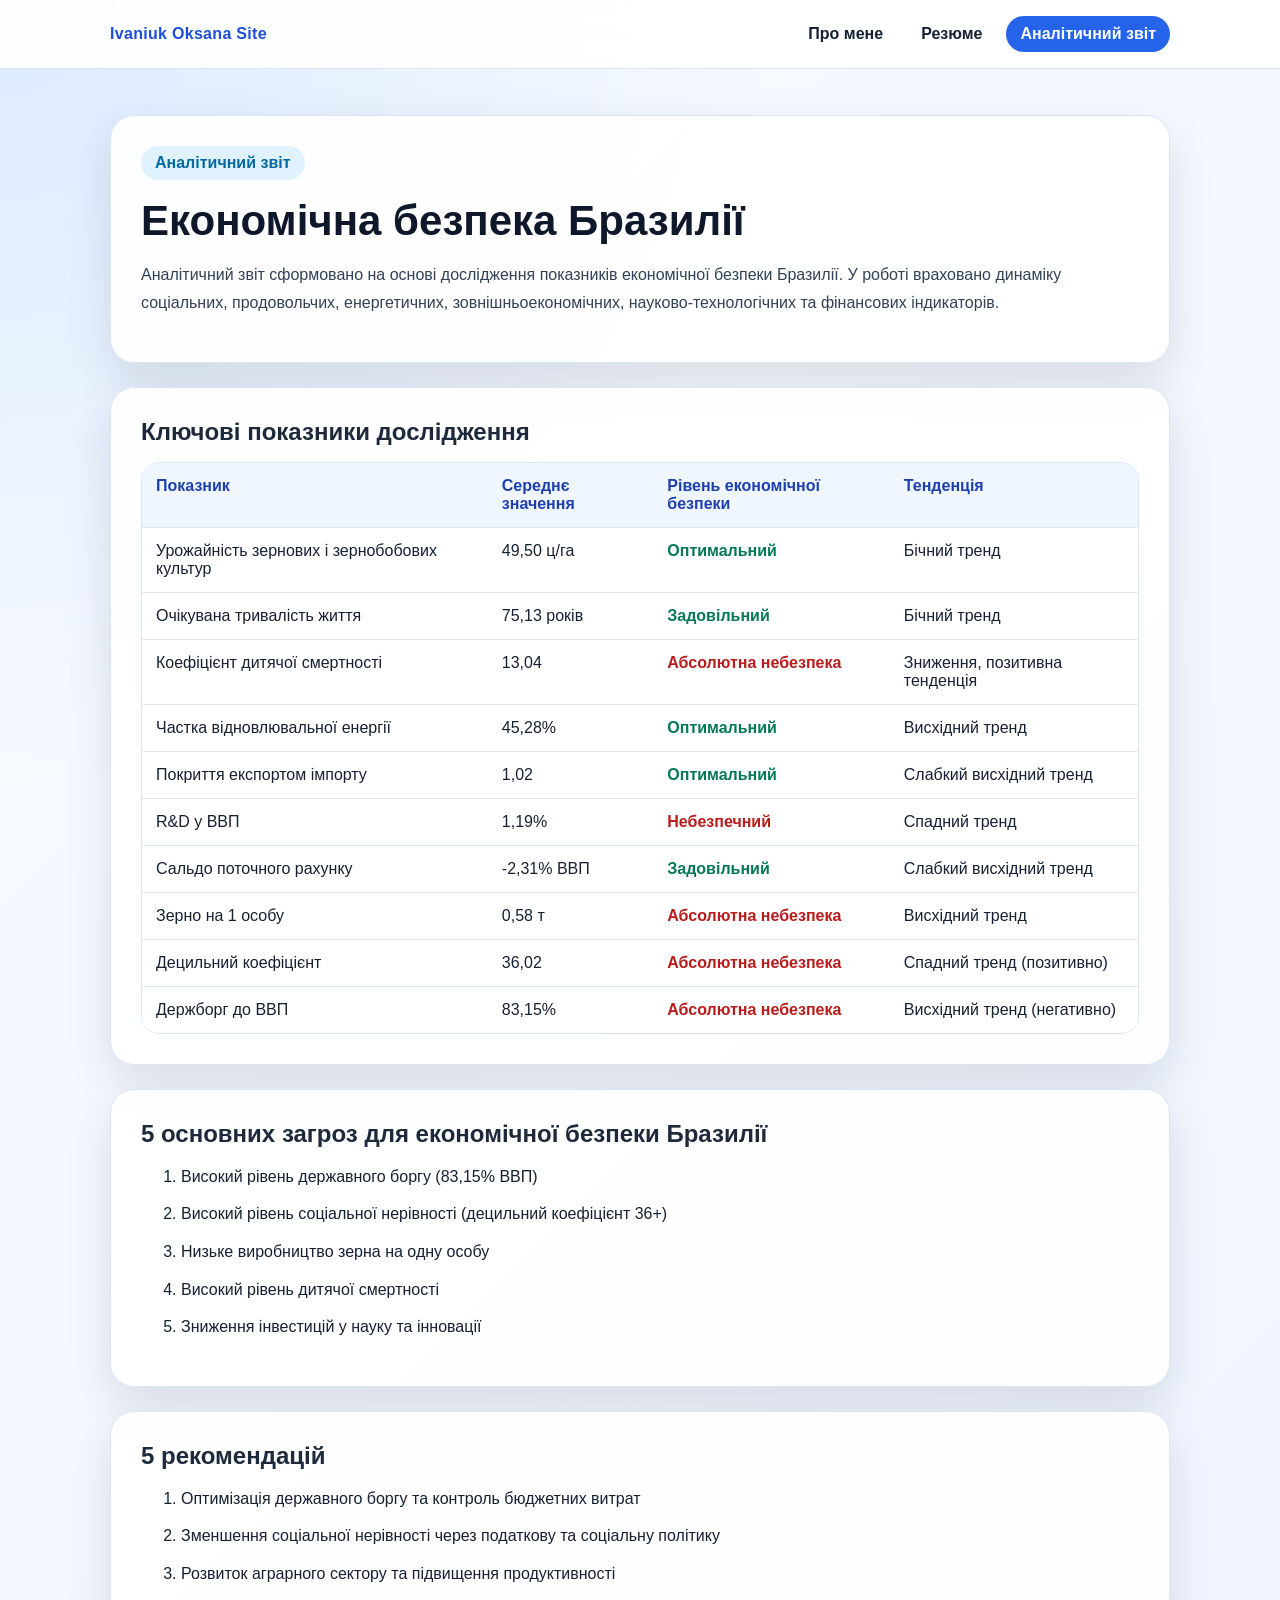
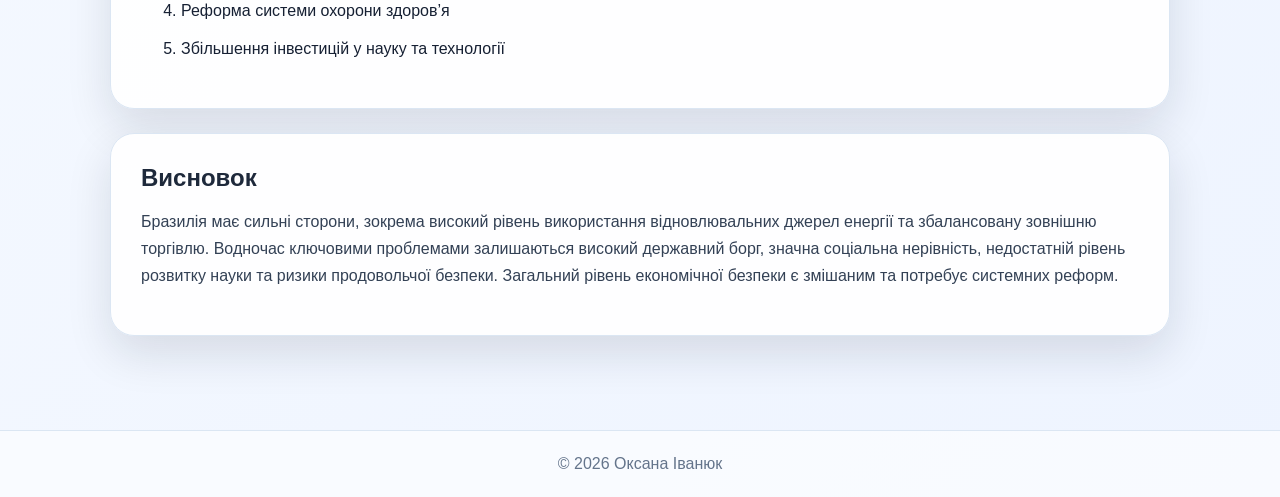
==== commit 1957c429: "Update report.html" ====
--- a/report.html
+++ b/report.html
@@ -21,9 +21,9 @@
     <main>
         <section class="report-section">
             <span class="badge">Аналітичний звіт</span>
-            <h1>Економічна безпека Албанії</h1>
+            <h1>Економічна безпека Бразилії</h1>
             <p>
-                Аналітичний звіт сформовано на основі дослідження показників економічної безпеки Албанії.
+                Аналітичний звіт сформовано на основі дослідження показників економічної безпеки Бразилії.
                 У роботі враховано динаміку соціальних, продовольчих, енергетичних, зовнішньоекономічних,
                 науково-технологічних та фінансових індикаторів.
             </p>
@@ -44,63 +44,63 @@
                     <tbody>
                         <tr>
                             <td>Урожайність зернових і зернобобових культур</td>
-                            <td>49,899 ц/га</td>
+                            <td>49,50 ц/га</td>
+                            <td class="level-good">Оптимальний</td>
+                            <td>Бічний тренд</td>
+                        </tr>
+                        <tr>
+                            <td>Очікувана тривалість життя</td>
+                            <td>75,13 років</td>
+                            <td class="level-good">Задовільний</td>
+                            <td>Бічний тренд</td>
+                        </tr>
+                        <tr>
+                            <td>Коефіцієнт дитячої смертності</td>
+                            <td>13,04</td>
+                            <td class="level-danger">Абсолютна небезпека</td>
+                            <td>Зниження, позитивна тенденція</td>
+                        </tr>
+                        <tr>
+                            <td>Частка відновлювальної енергії</td>
+                            <td>45,28%</td>
                             <td class="level-good">Оптимальний</td>
                             <td>Висхідний тренд</td>
                         </tr>
                         <tr>
-                            <td>Очікувана тривалість життя при народженні</td>
-                            <td>78,742 року</td>
+                            <td>Покриття експортом імпорту</td>
+                            <td>1,02</td>
                             <td class="level-good">Оптимальний</td>
-                            <td>Висхідний тренд</td>
+                            <td>Слабкий висхідний тренд</td>
                         </tr>
                         <tr>
-                            <td>Коефіцієнт дитячої смертності</td>
-                            <td>8 на 1 тис. народжених живими</td>
+                            <td>R&D у ВВП</td>
+                            <td>1,19%</td>
                             <td class="level-danger">Небезпечний</td>
-                            <td>Зростання, негативна тенденція</td>
+                            <td>Спадний тренд</td>
                         </tr>
                         <tr>
-                            <td>Частка відновлювальних джерел енергії</td>
-                            <td>39,86%</td>
-                            <td class="level-good">Оптимальний</td>
-                            <td>Бічний тренд</td>
+                            <td>Сальдо поточного рахунку</td>
+                            <td>-2,31% ВВП</td>
+                            <td class="level-good">Задовільний</td>
+                            <td>Слабкий висхідний тренд</td>
                         </tr>
                         <tr>
-                            <td>Коефіцієнт покриття експортом імпорту</td>
-                            <td>0,712 раза</td>
+                            <td>Зерно на 1 особу</td>
+                            <td>0,58 т</td>
                             <td class="level-danger">Абсолютна небезпека</td>
                             <td>Висхідний тренд</td>
                         </tr>
                         <tr>
-                            <td>Витрати на науково-дослідні та конструкторські роботи у ВВП</td>
-                            <td>0,195%</td>
+                            <td>Децильний коефіцієнт</td>
+                            <td>36,02</td>
                             <td class="level-danger">Абсолютна небезпека</td>
-                            <td>Висхідний тренд</td>
+                            <td>Спадний тренд (позитивно)</td>
                         </tr>
                         <tr>
-                            <td>Сальдо поточного рахунку платіжного балансу</td>
-                            <td>-6,444% ВВП</td>
-                            <td class="level-critical">Критичний</td>
-                            <td>Покращення, висхідний тренд</td>
-                        </tr>
-                        <tr>
-                            <td>Виробництво зерна на одну особу</td>
-                            <td>0,267 тонни</td>
+                            <td>Держборг до ВВП</td>
+                            <td>83,15%</td>
                             <td class="level-danger">Абсолютна небезпека</td>
-                            <td>Висхідний тренд</td>
-                        </tr>
-                        <tr>
-                            <td>Децильний коефіцієнт фондів</td>
-                            <td>7,622 раза</td>
-                            <td class="level-danger">Абсолютна небезпека</td>
-                            <td>Спадний тренд, позитивна тенденція</td>
-                        </tr>
-                        <tr>
-                            <td>Державний борг до ВВП</td>
-                            <td>69,902%</td>
-                            <td class="level-danger">Абсолютна небезпека</td>
-                            <td>Спадний тренд, позитивна тенденція</td>
+                            <td>Висхідний тренд (негативно)</td>
                         </tr>
                     </tbody>
                 </table>
@@ -108,35 +108,34 @@
         </section>
 
         <section class="report-section">
-            <h2>5 основних загроз для економічної безпеки Албанії</h2>
+            <h2>5 основних загроз для економічної безпеки Бразилії</h2>
             <ol class="threats">
-                <li><strong>Недостатнє покриття імпорту експортом.</strong> Середній коефіцієнт покриття експортом імпорту становить лише 0,712 раза, що свідчить про залежність країни від імпортних товарів і послуг.</li>
-                <li><strong>Низький рівень фінансування науки та інновацій.</strong> Частка науково-дослідних і конструкторських робіт у ВВП становить близько 0,195%, що обмежує технологічний розвиток та конкурентоспроможність економіки.</li>
-                <li><strong>Негативне сальдо поточного рахунку платіжного балансу.</strong> Середнє значення -6,444% ВВП вказує на зовнішньоекономічні дисбаланси та потребу у зміцненні експортного потенціалу.</li>
-                <li><strong>Низьке виробництво зерна на одну особу.</strong> Показник 0,267 тонни на одну особу свідчить про ризики для продовольчої безпеки та залежність від імпорту окремих продовольчих товарів.</li>
-                <li><strong>Високий рівень державного боргу.</strong> Середній показник боргу до ВВП становить 69,902%, що створює навантаження на бюджет і зменшує фінансову стійкість держави.</li>
+                <li>Високий рівень державного боргу (83,15% ВВП)</li>
+                <li>Високий рівень соціальної нерівності (децильний коефіцієнт 36+)</li>
+                <li>Низьке виробництво зерна на одну особу</li>
+                <li>Високий рівень дитячої смертності</li>
+                <li>Зниження інвестицій у науку та інновації</li>
             </ol>
         </section>
 
         <section class="report-section">
-            <h2>5 рекомендацій для підвищення рівня економічної безпеки</h2>
+            <h2>5 рекомендацій</h2>
             <ol class="recommendations">
-                <li><strong>Розвивати експортний потенціал.</strong> Доцільно підтримувати підприємства, які виробляють продукцію з високою доданою вартістю, розширювати зовнішні ринки збуту та стимулювати експорт послуг.</li>
-                <li><strong>Збільшити інвестиції у науку та інновації.</strong> Необхідно поступово підвищувати фінансування R&amp;D, підтримувати університетські дослідження, цифровізацію та технологічні стартапи.</li>
-                <li><strong>Зменшувати дефіцит поточного рахунку.</strong> Варто посилювати конкурентоспроможність національного виробництва, зменшувати залежність від імпорту та залучати стабільні іноземні інвестиції.</li>
-                <li><strong>Підтримувати продовольчу безпеку.</strong> Потрібно модернізувати аграрний сектор, підвищувати продуктивність виробництва зерна та розвивати системи зберігання й переробки сільськогосподарської продукції.</li>
-                <li><strong>Проводити обережну боргову політику.</strong> Слід контролювати рівень державного боргу, спрямовувати запозичення на інвестиційні проєкти та підвищувати ефективність бюджетних витрат.</li>
+                <li>Оптимізація державного боргу та контроль бюджетних витрат</li>
+                <li>Зменшення соціальної нерівності через податкову та соціальну політику</li>
+                <li>Розвиток аграрного сектору та підвищення продуктивності</li>
+                <li>Реформа системи охорони здоров’я</li>
+                <li>Збільшення інвестицій у науку та технології</li>
             </ol>
         </section>
 
         <section class="report-section">
             <h2>Висновок</h2>
             <p>
-                Албанія має низку сильних сторін, зокрема оптимальний рівень очікуваної тривалості життя,
-                достатню частку відновлювальних джерел енергії та прийнятну урожайність зернових культур.
-                Водночас найбільшими викликами залишаються зовнішньоекономічна залежність, недостатній рівень
-                інноваційного розвитку, високий державний борг, низьке виробництво зерна на одну особу та соціально-економічна нерівність.
-                Реалізація запропонованих рекомендацій може сприяти підвищенню стійкості економіки та покращенню рівня економічної безпеки країни.
+                Бразилія має сильні сторони, зокрема високий рівень використання відновлювальних джерел енергії
+                та збалансовану зовнішню торгівлю. Водночас ключовими проблемами залишаються високий державний борг,
+                значна соціальна нерівність, недостатній рівень розвитку науки та ризики продовольчої безпеки.
+                Загальний рівень економічної безпеки є змішаним та потребує системних реформ.
             </p>
         </section>
     </main>
